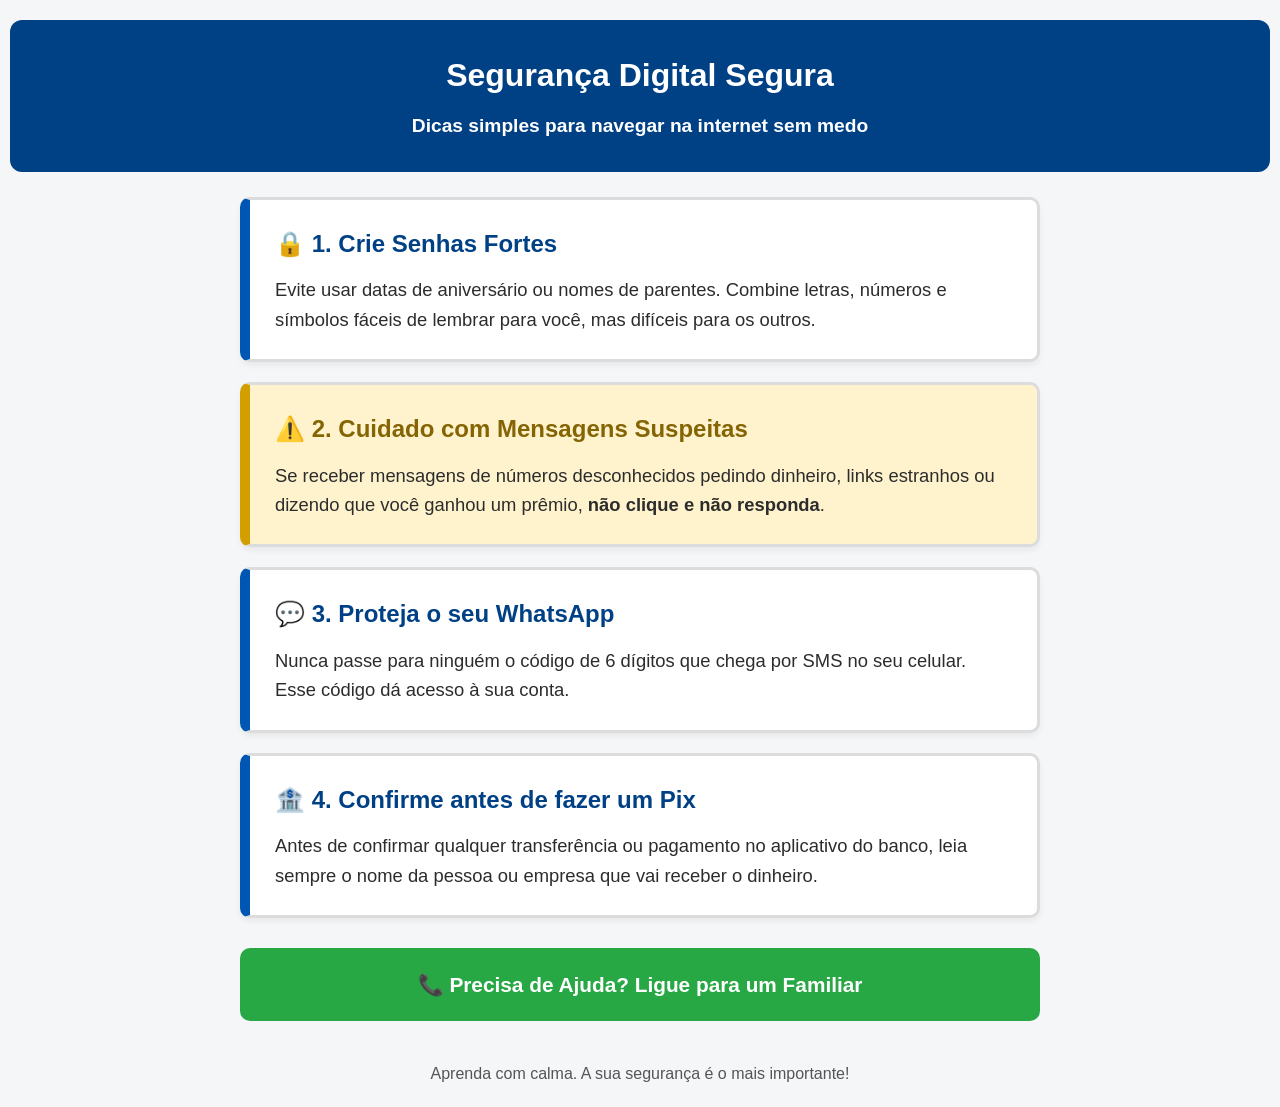
==== index.html @ 1b5611d3 "site" ====
<!DOCTYPE html>
<html lang="pt-BR">
<head>
  <meta charset="UTF-8">
  <meta name="viewport" content="width=device-width, initial-scale=1.0">
  <title>Guia de Segurança Digital - Terceira Idade</title>
  <link rel="stylesheet" href="style.css">
</head>
<body>

  <header>
    <h1>Segurança Digital Segura</h1>
    <p>Dicas simples para navegar na internet sem medo</p>
  </header>

  <main>

    <article class="card-dica">
      <h2>🔒 1. Crie Senhas Fortes</h2>
      <p>
        Evite usar datas de aniversário ou nomes de parentes. Combine letras, números e símbolos fáceis de lembrar para você, mas difíceis para os outros.
      </p>
    </article>

    <article class="card-dica alerta">
      <h2>⚠️ 2. Cuidado com Mensagens Suspeitas</h2>
      <p>
        Se receber mensagens de números desconhecidos pedindo dinheiro, links estranhos ou dizendo que você ganhou um prêmio, <strong>não clique e não responda</strong>.
      </p>
    </article>

    <article class="card-dica">
      <h2>💬 3. Proteja o seu WhatsApp</h2>
      <p>
        Nunca passe para ninguém o código de 6 dígitos que chega por SMS no seu celular. Esse código dá acesso à sua conta.
      </p>
    </article>

    <article class="card-dica">
      <h2>🏦 4. Confirme antes de fazer um Pix</h2>
      <p>
        Antes de confirmar qualquer transferência ou pagamento no aplicativo do banco, leia sempre o nome da pessoa ou empresa que vai receber o dinheiro.
      </p>
    </article>

    <a href="#" class="btn-ajuda" role="button">
      📞 Precisa de Ajuda? Ligue para um Familiar
    </a>

  </main>

  <footer>
    <p>Aprenda com calma. A sua segurança é o mais importante!</p>
  </footer>

</body>
</html>
---- style.css ----
* {
      box-sizing: border-box;
      margin: 0;
      padding: 0;
    }

body {
      font-family: Arial, Helvetica, sans-serif;
      font-size: 20px; /* Fonte base maior para facilitar a leitura */
      line-height: 1.6;
      background-color: #f4f6f8;
      color: #1a1a1a; /* Alto contraste: texto bem escuro no fundo claro */
      padding: 20px 10px;
    }

    /* CABEÇALHO */
header {
      background-color: #004085; /* Azul escuro com alto contraste */
      color: #ffffff;
      text-align: center;
      padding: 30px 20px;
      border-radius: 12px;
      margin-bottom: 25px;
    }

header h1 {
      font-size: 2rem;
      margin-bottom: 10px;
    }

header p {
      font-size: 1.2rem;
      font-weight: bold;
    }

    /* CONTAINER PRINCIPAL */
main {
      max-width: 800px;
      margin: 0 auto;
    }

    /* CARTÕES DE DICAS (CARDS) */
.card-dica {
      background-color: #ffffff;
      border: 3px solid #dcdcdc; /* Borda visível para delimitar bem o espaço */
      border-left: 10px solid #0056b3; /* Destaque colorido na esquerda */
      border-radius: 10px;
      padding: 25px;
      margin-bottom: 20px;
      box-shadow: 0 4px 6px rgba(0,0,0,0.05);
    }

.card-dica h2 {
      color: #004085;
      font-size: 1.5rem;
      margin-bottom: 12px;
      display: flex;
      align-items: center;
      gap: 10px;
    }

.card-dica p {
      font-size: 1.15rem;
      color: #2c2c2c;
    }

    /* ALERTA EM DESTAQUE */
.alerta {
      background-color: #fff3cd;
      border-left-color: #d39e00;
    }

.alerta h2 {
      color: #856404;
    }

    /* BOTÃO DE AJUDA / AÇÃO */
.btn-ajuda {
      display: block;
      width: 100%;
      background-color: #28a745; /* Verde legível e amigável */
      color: #ffffff;
      font-size: 1.3rem;
      font-weight: bold;
      text-align: center;
      text-decoration: none;
      padding: 20px;
      border-radius: 10px;
      margin-top: 30px;
      border: none;
      cursor: pointer;
    }

.btn-ajuda:hover, .btn-ajuda:focus {
      background-color: #218838;
      outline: 4px solid #ffc107; /* Foco bem visível para navegação por teclado */
    }

    /* RODAPÉ */
footer {
      text-align: center;
      margin-top: 40px;
      font-size: 1rem;
      color: #555555;
    }
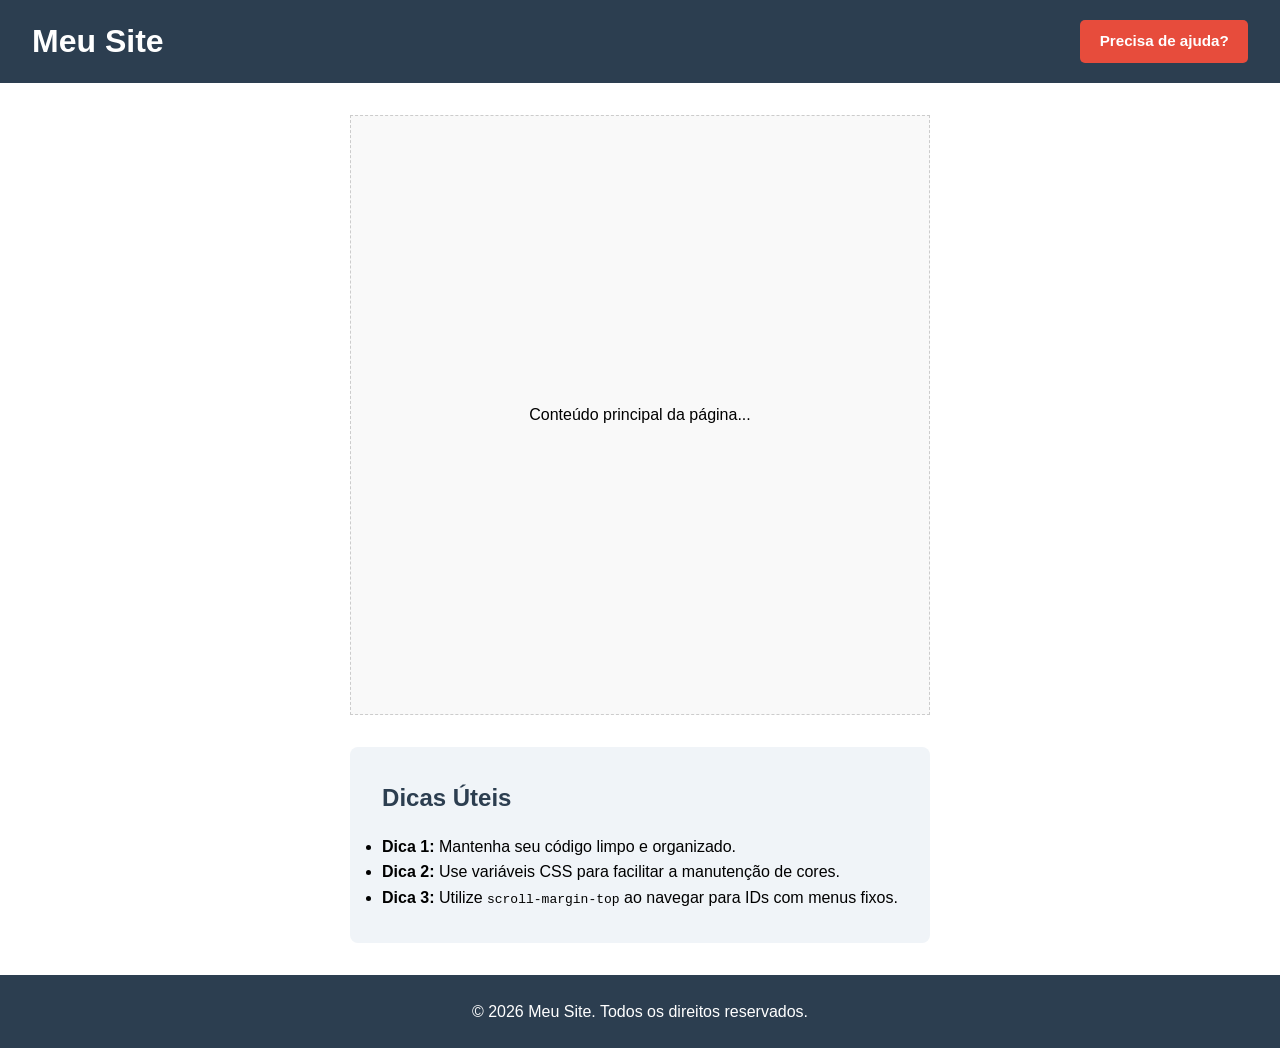
==== commit a7ee1d83: "asd" ====
--- a/index.html
+++ b/index.html
@@ -3,55 +3,48 @@
 <head>
   <meta charset="UTF-8">
   <meta name="viewport" content="width=device-width, initial-scale=1.0">
-  <title>Guia de Segurança Digital - Terceira Idade</title>
+  <title>Exemplo de Layout</title>
   <link rel="stylesheet" href="style.css">
 </head>
 <body>
 
   <header>
-    <h1>Segurança Digital Segura</h1>
-    <p>Dicas simples para navegar na internet sem medo</p>
+    <h1>Meu Site</h1>
+    <a href="#dicas" class="btn-ajuda">Precisa de ajuda?</a>
   </header>
 
   <main>
+    <section class="espacamento">
+      <p>Conteúdo principal da página...</p>
+    </section>
 
-    <article class="card-dica">
-      <h2>🔒 1. Crie Senhas Fortes</h2>
-      <p>
-        Evite usar datas de aniversário ou nomes de parentes. Combine letras, números e símbolos fáceis de lembrar para você, mas difíceis para os outros.
-      </p>
-    </article>
-
-    <article class="card-dica alerta">
-      <h2>⚠️ 2. Cuidado com Mensagens Suspeitas</h2>
-      <p>
-        Se receber mensagens de números desconhecidos pedindo dinheiro, links estranhos ou dizendo que você ganhou um prêmio, <strong>não clique e não responda</strong>.
-      </p>
-    </article>
-
-    <article class="card-dica">
-      <h2>💬 3. Proteja o seu WhatsApp</h2>
-      <p>
-        Nunca passe para ninguém o código de 6 dígitos que chega por SMS no seu celular. Esse código dá acesso à sua conta.
-      </p>
-    </article>
-
-    <article class="card-dica">
-      <h2>🏦 4. Confirme antes de fazer um Pix</h2>
-      <p>
-        Antes de confirmar qualquer transferência ou pagamento no aplicativo do banco, leia sempre o nome da pessoa ou empresa que vai receber o dinheiro.
-      </p>
-    </article>
-
-    <a href="#" class="btn-ajuda" role="button">
-      📞 Precisa de Ajuda? Ligue para um Familiar
-    </a>
-
+    <section id="dicas">
+      <h2>Dicas Úteis</h2>
+      <ul>
+        <li><strong>Dica 1:</strong> Mantenha seu código limpo e organizado.</li>
+        <li><strong>Dica 2:</strong> Use variáveis CSS para facilitar a manutenção de cores.</li>
+        <li><strong>Dica 3:</strong> Utilize <code>scroll-margin-top</code> ao navegar para IDs com menus fixos.</li>
+      </ul>
+    </section>
   </main>
 
   <footer>
-    <p>Aprenda com calma. A sua segurança é o mais importante!</p>
+    <p>&copy; 2026 Meu Site. Todos os direitos reservados.</p>
   </footer>
+
+  <script>
+    document.querySelector('.btn-ajuda').addEventListener('click', function(e) {
+      e.preventDefault();
+      const targetId = this.getAttribute('href');
+      const targetElement = document.querySelector(targetId);
+      
+      if (targetElement) {
+        targetElement.scrollIntoView({
+          behavior: 'smooth'
+        });
+      }
+    });
+  </script>
 
 </body>
 </html>
--- a/style.css
+++ b/style.css
@@ -1,105 +1,92 @@
- * {
+/* Estilos Gerais */
+    * {
       box-sizing: border-box;
       margin: 0;
       padding: 0;
     }
 
-body {
-      font-family: Arial, Helvetica, sans-serif;
-      font-size: 20px; /* Fonte base maior para facilitar a leitura */
+    body {
+      font-family: Arial, sans-serif;
       line-height: 1.6;
-      background-color: #f4f6f8;
-      color: #1a1a1a; /* Alto contraste: texto bem escuro no fundo claro */
-      padding: 20px 10px;
+      display: flex;
+      flex-direction: column;
+      min-height: 100vh;
     }
 
-    /* CABEÇALHO */
-header {
-      background-color: #004085; /* Azul escuro com alto contraste */
-      color: #ffffff;
-      text-align: center;
-      padding: 30px 20px;
-      border-radius: 12px;
-      margin-bottom: 25px;
+    /* Variavel para manter a cor padrao do Header e Footer */
+    :root {
+      --header-footer-bg: #2c3e50;
+      --header-footer-text: #ffffff;
     }
 
-header h1 {
-      font-size: 2rem;
-      margin-bottom: 10px;
+    /* Cabeçalho */
+    header {
+      background-color: var(--header-footer-bg);
+      color: var(--header-footer-text);
+      padding: 1rem 2rem;
+      display: flex;
+      justify-content: space-between;
+      align-items: center;
+      position: sticky;
+      top: 0;
+      z-index: 1000;
     }
 
-header p {
-      font-size: 1.2rem;
+    /* Botão de Ajuda no Topo */
+    .btn-ajuda {
+      background-color: #e74c3c;
+      color: white;
+      border: none;
+      padding: 0.6rem 1.2rem;
+      font-size: 0.95rem;
       font-weight: bold;
+      border-radius: 5px;
+      cursor: pointer;
+      text-decoration: none;
+      transition: background-color 0.3s ease;
     }
 
-    /* CONTAINER PRINCIPAL */
-main {
+    .btn-ajuda:hover {
+      background-color: #c0392b;
+    }
+
+    /* Conteúdo Principal */
+    main {
+      flex: 1;
+      padding: 2rem;
       max-width: 800px;
       margin: 0 auto;
     }
 
-    /* CARTÕES DE DICAS (CARDS) */
-.card-dica {
-      background-color: #ffffff;
-      border: 3px solid #dcdcdc; /* Borda visível para delimitar bem o espaço */
-      border-left: 10px solid #0056b3; /* Destaque colorido na esquerda */
-      border-radius: 10px;
-      padding: 25px;
-      margin-bottom: 20px;
-      box-shadow: 0 4px 6px rgba(0,0,0,0.05);
+    .espacamento {
+      height: 600px;
+      background-color: #f9f9f9;
+      margin-bottom: 2rem;
+      display: flex;
+      align-items: center;
+      justify-content: center;
+      border: 1px dashed #ccc;
     }
 
-.card-dica h2 {
-      color: #004085;
-      font-size: 1.5rem;
-      margin-bottom: 12px;
-      display: flex;
-      align-items: center;
-      gap: 10px;
+    /* Seção de Dicas */
+    #dicas {
+      padding: 2rem;
+      background-color: #f0f4f8;
+      border-radius: 8px;
+      margin-top: 2rem;
+      scroll-margin-top: 80px; /* Evita que o topo corte o titulo por causa do header fixo */
     }
 
-.card-dica p {
-      font-size: 1.15rem;
-      color: #2c2c2c;
+    #dicas h2 {
+      margin-bottom: 1rem;
+      color: #2c3e50;
     }
 
-    /* ALERTA EM DESTAQUE */
-.alerta {
-      background-color: #fff3cd;
-      border-left-color: #d39e00;
-    }
-
-.alerta h2 {
-      color: #856404;
-    }
-
-    /* BOTÃO DE AJUDA / AÇÃO */
-.btn-ajuda {
-      display: block;
-      width: 100%;
-      background-color: #28a745; /* Verde legível e amigável */
-      color: #ffffff;
-      font-size: 1.3rem;
-      font-weight: bold;
+    /* Rodapé */
+    footer {
+      background-color: var(--header-footer-bg);
+      color: var(--header-footer-text);
       text-align: center;
-      text-decoration: none;
-      padding: 20px;
-      border-radius: 10px;
-      margin-top: 30px;
-      border: none;
-      cursor: pointer;
-    }
-
-.btn-ajuda:hover, .btn-ajuda:focus {
-      background-color: #218838;
-      outline: 4px solid #ffc107; /* Foco bem visível para navegação por teclado */
-    }
-
-    /* RODAPÉ */
-footer {
-      text-align: center;
-      margin-top: 40px;
-      font-size: 1rem;
-      color: #555555;
+      padding: 1.5rem;
+      margin-top: auto;
     }
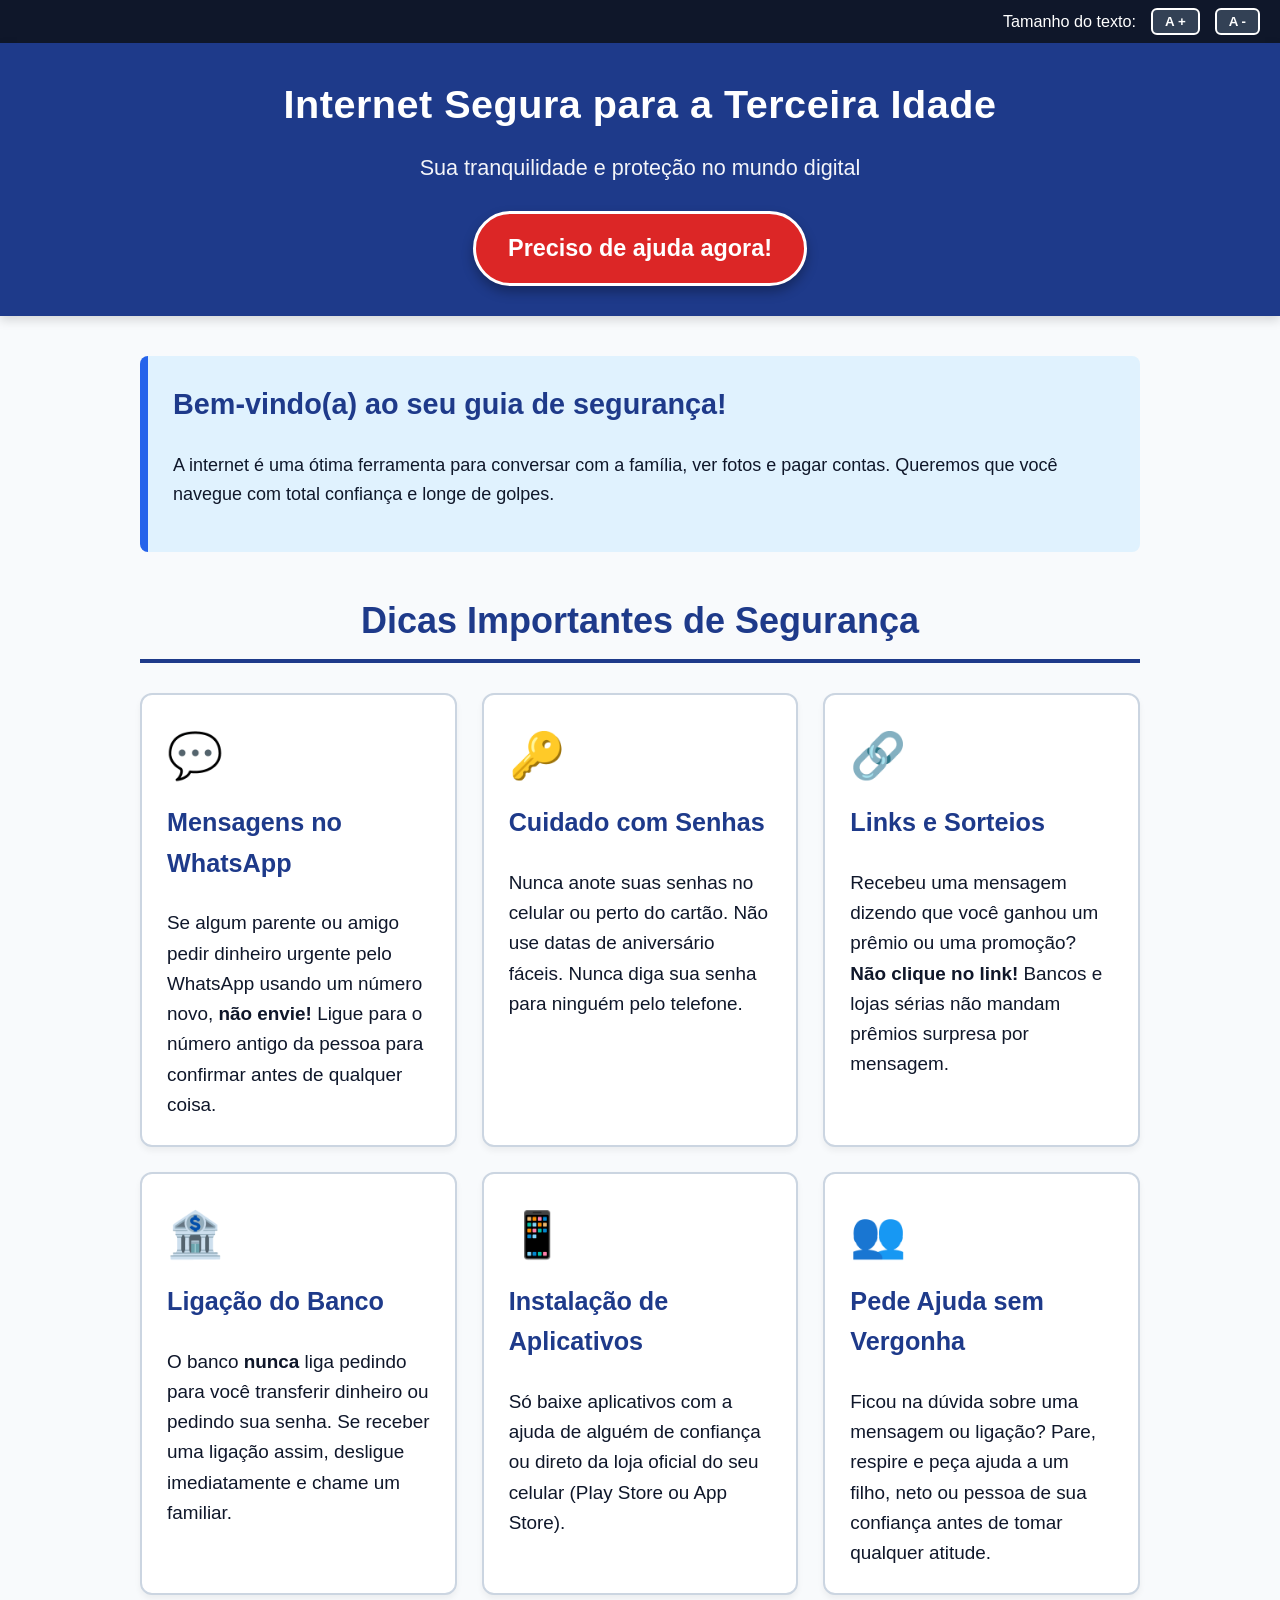
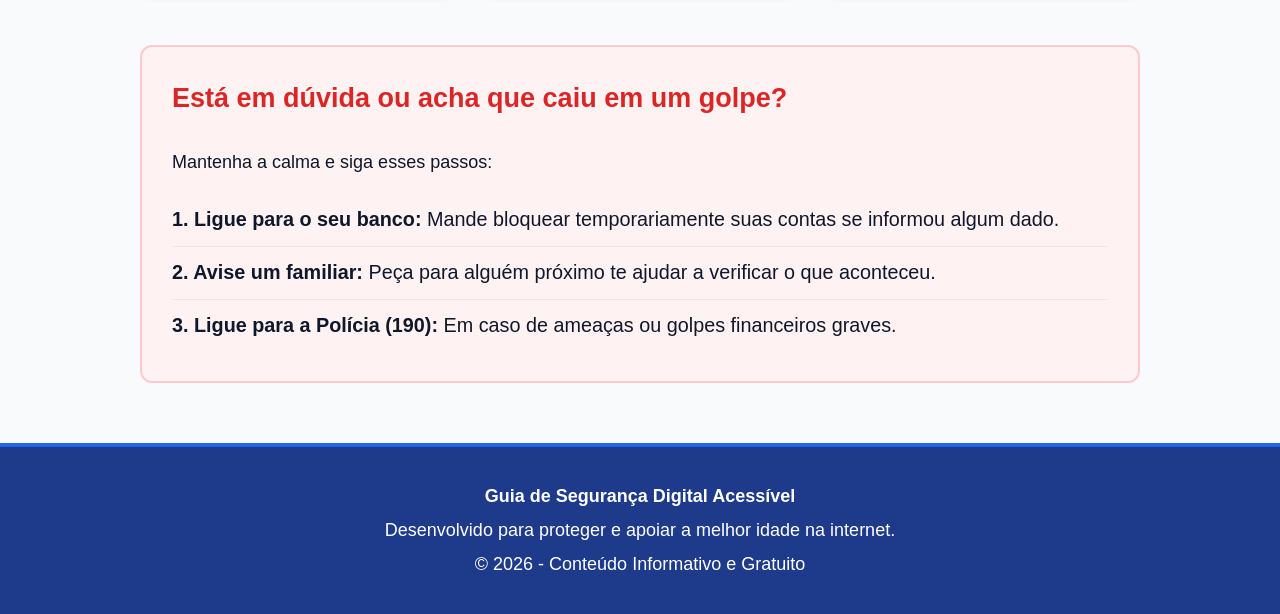
==== commit e0cffa89: "save" ====
--- a/index.html
+++ b/index.html
@@ -1,50 +1,137 @@
 <!DOCTYPE html>
 <html lang="pt-BR">
 <head>
-  <meta charset="UTF-8">
-  <meta name="viewport" content="width=device-width, initial-scale=1.0">
-  <title>Exemplo de Layout</title>
-  <link rel="stylesheet" href="style.css">
+    <meta charset="UTF-8">
+    <meta name="viewport" content="width=device-width, initial-scale=1.0">
+    <title>Segurança Digital Simples - Guia para a Terceira Idade</title>
+    <link rel="stylesheet" href="style.css">
 </head>
 <body>
 
-  <header>
-    <h1>Meu Site</h1>
-    <a href="#dicas" class="btn-ajuda">Precisa de ajuda?</a>
-  </header>
+    <!-- BARRA DE ACESSIBILIDADE DE FONTE -->
+    <div class="barra-acessibilidade">
+        <span>Tamanho do texto:</span>
+        <button class="btn-fonte" onclick="mudarTamanhoFonte(1)" aria-label="Aumentar tamanho do texto">A +</button>
+        <button class="btn-fonte" onclick="mudarTamanhoFonte(-1)" aria-label="Diminuir tamanho do texto">A -</button>
+    </div>
 
-  <main>
-    <section class="espacamento">
-      <p>Conteúdo principal da página...</p>
-    </section>
+    <!-- CABEÇALHO DA PÁGINA (HEADER) -->
+    <header>
+        <div class="header-conteudo">
+            <h1>Internet Segura para a Terceira Idade</h1>
+            <p>Sua tranquilidade e proteção no mundo digital</p>
+            
+            <!-- Botão Redro que direciona para a seção de Dicas -->
+            <a href="#dicas-seguranca" class="btn-ajuda" role="button">
+                Preciso de ajuda agora!
+            </a>
+        </div>
+    </header>
 
-    <section id="dicas">
-      <h2>Dicas Úteis</h2>
-      <ul>
-        <li><strong>Dica 1:</strong> Mantenha seu código limpo e organizado.</li>
-        <li><strong>Dica 2:</strong> Use variáveis CSS para facilitar a manutenção de cores.</li>
-        <li><strong>Dica 3:</strong> Utilize <code>scroll-margin-top</code> ao navegar para IDs com menus fixos.</li>
-      </ul>
-    </section>
-  </main>
+    <!-- CONTEÚDO PRINCIPAL -->
+    <main>
+        
+        <!-- MENSAGEM DE BOAS-VINDAS -->
+        <section class="introducao">
+            <h2>Bem-vindo(a) ao seu guia de segurança!</h2>
+            <p>A internet é uma ótima ferramenta para conversar com a família, ver fotos e pagar contas. Queremos que você navegue com total confiança e longe de golpes.</p>
+        </section>
 
-  <footer>
-    <p>&copy; 2026 Meu Site. Todos os direitos reservados.</p>
-  </footer>
+        <!-- SEÇÃO DE DICAS DE SEGURANÇA (ÂNCORA DO BOTÃO RED) -->
+        <section id="dicas-seguranca">
+            <h2 class="secao-titulo">Dicas Importantes de Segurança</h2>
 
-  <script>
-    document.querySelector('.btn-ajuda').addEventListener('click', function(e) {
-      e.preventDefault();
-      const targetId = this.getAttribute('href');
-      const targetElement = document.querySelector(targetId);
-      
-      if (targetElement) {
-        targetElement.scrollIntoView({
-          behavior: 'smooth'
-        });
-      }
-    });
-  </script>
+            <div class="grid-dicas">
+                
+                <!-- Dica 1 -->
+                <article class="card-dica">
+                    <div>
+                        <span class="icone-dica" aria-hidden="true">💬</span>
+                        <h3>Mensagens no WhatsApp</h3>
+                        <p>Se algum parente ou amigo pedir dinheiro urgente pelo WhatsApp usando um número novo, <strong>não envie!</strong> Ligue para o número antigo da pessoa para confirmar antes de qualquer coisa.</p>
+                    </div>
+                </article>
 
+                <!-- Dica 2 -->
+                <article class="card-dica">
+                    <div>
+                        <span class="icone-dica" aria-hidden="true">🔑</span>
+                        <h3>Cuidado com Senhas</h3>
+                        <p>Nunca anote suas senhas no celular ou perto do cartão. Não use datas de aniversário fáceis. Nunca diga sua senha para ninguém pelo telefone.</p>
+                    </div>
+                </article>
+
+                <!-- Dica 3 -->
+                <article class="card-dica">
+                    <div>
+                        <span class="icone-dica" aria-hidden="true">🔗</span>
+                        <h3>Links e Sorteios</h3>
+                        <p>Recebeu uma mensagem dizendo que você ganhou um prêmio ou uma promoção? <strong>Não clique no link!</strong> Bancos e lojas sérias não mandam prêmios surpresa por mensagem.</p>
+                    </div>
+                </article>
+
+                <!-- Dica 4 -->
+                <article class="card-dica">
+                    <div>
+                        <span class="icone-dica" aria-hidden="true">🏦</span>
+                        <h3>Ligação do Banco</h3>
+                        <p>O banco <strong>nunca</strong> liga pedindo para você transferir dinheiro ou pedindo sua senha. Se receber uma ligação assim, desligue imediatamente e chame um familiar.</p>
+                    </div>
+                </article>
+
+                <!-- Dica 5 -->
+                <article class="card-dica">
+                    <div>
+                        <span class="icone-dica" aria-hidden="true">📱</span>
+                        <h3>Instalação de Aplicativos</h3>
+                        <p>Só baixe aplicativos com a ajuda de alguém de confiança ou direto da loja oficial do seu celular (Play Store ou App Store).</p>
+                    </div>
+                </article>
+
+                <!-- Dica 6 -->
+                <article class="card-dica">
+                    <div>
+                        <span class="icone-dica" aria-hidden="true">👥</span>
+                        <h3>Pede Ajuda sem Vergonha</h3>
+                        <p>Ficou na dúvida sobre uma mensagem ou ligação? Pare, respire e peça ajuda a um filho, neto ou pessoa de sua confiança antes de tomar qualquer atitude.</p>
+                    </div>
+                </article>
+
+            </div>
+        </section>
+
+        <!-- SEÇÃO DE CONTATOS DE EMERGÊNCIA -->
+        <section class="secao-contatos">
+            <h3>Está em dúvida ou acha que caiu em um golpe?</h3>
+            <p>Mantenha a calma e siga esses passos:</p>
+            <ul class="lista-contatos">
+                <li><strong>1. Ligue para o seu banco:</strong> Mande bloquear temporariamente suas contas se informou algum dado.</li>
+                <li><strong>2. Avise um familiar:</strong> Peça para alguém próximo te ajudar a verificar o que aconteceu.</li>
+                <li><strong>3. Ligue para a Polícia (190):</strong> Em caso de ameaças ou golpes financeiros graves.</li>
+            </ul>
+        </section>
+
+    </main>
+
+    <!-- RODAPÉ (FOOTER - MESMA COR DO HEADER) -->
+    <footer>
+        <p><strong>Guia de Segurança Digital Acessível</strong></p>
+        <p>Desenvolvido para proteger e apoiar a melhor idade na internet.</p>
+        <p>© 2026 - Conteúdo Informativo e Gratuito</p>
+    </footer>
+
+    <!-- SCRIPT SIMPLES PARA O BOTÃO DE ACESSIBILIDADE DE FONTE -->
+    <script>
+        let tamanhoAtual = 18;
+
+        function mudarTamanhoFonte(delta) {
+            tamanhoAtual += delta * 2;
+            // Limites mínimo (14px) e máximo (26px)
+            if (tamanhoAtual < 14) tamanhoAtual = 14;
+            if (tamanhoAtual > 26) tamanhoAtual = 26;
+            
+            document.documentElement.style.fontSize = tamanhoAtual + 'px';
+        }
+    </script>
 </body>
 </html>
--- a/style.css
+++ b/style.css
@@ -1,92 +1,258 @@
-/* Estilos Gerais */
-    * {
-      box-sizing: border-box;
-      margin: 0;
-      padding: 0;
-    }
-
-    body {
-      font-family: Arial, sans-serif;
-      line-height: 1.6;
-      display: flex;
-      flex-direction: column;
-      min-height: 100vh;
-    }
-
-    /* Variavel para manter a cor padrao do Header e Footer */
-    :root {
-      --header-footer-bg: #2c3e50;
-      --header-footer-text: #ffffff;
-    }
-
-    /* Cabeçalho */
-    header {
-      background-color: var(--header-footer-bg);
-      color: var(--header-footer-text);
-      padding: 1rem 2rem;
-      display: flex;
-      justify-content: space-between;
-      align-items: center;
-      position: sticky;
-      top: 0;
-      z-index: 1000;
-    }
-
-    /* Botão de Ajuda no Topo */
-    .btn-ajuda {
-      background-color: #e74c3c;
-      color: white;
-      border: none;
-      padding: 0.6rem 1.2rem;
-      font-size: 0.95rem;
-      font-weight: bold;
-      border-radius: 5px;
-      cursor: pointer;
-      text-decoration: none;
-      transition: background-color 0.3s ease;
-    }
-
-    .btn-ajuda:hover {
-      background-color: #c0392b;
-    }
-
-    /* Conteúdo Principal */
-    main {
-      flex: 1;
-      padding: 2rem;
-      max-width: 800px;
-      margin: 0 auto;
-    }
-
-    .espacamento {
-      height: 600px;
-      background-color: #f9f9f9;
-      margin-bottom: 2rem;
-      display: flex;
-      align-items: center;
-      justify-content: center;
-      border: 1px dashed #ccc;
-    }
-
-    /* Seção de Dicas */
-    #dicas {
-      padding: 2rem;
-      background-color: #f0f4f8;
-      border-radius: 8px;
-      margin-top: 2rem;
-      scroll-margin-top: 80px; /* Evita que o topo corte o titulo por causa do header fixo */
-    }
-
-    #dicas h2 {
-      margin-bottom: 1rem;
-      color: #2c3e50;
-    }
-
-    /* Rodapé */
-    footer {
-      background-color: var(--header-footer-bg);
-      color: var(--header-footer-text);
-      text-align: center;
-      padding: 1.5rem;
-      margin-top: auto;
-    }+        /* ==========================================================================
+           1. CONFIGURAÇÕES GERAIS E ACESSIBILIDADE
+           ========================================================================== */
+        :root {
+            --cor-cabecalho: #1e3a8a; /* Azul escuro elegante e de alto contraste */
+            --cor-fundo: #f8fafc;
+            --cor-texto: #0f172a;
+            --cor-card: #ffffff;
+            --cor-borda: #cbd5e1;
+            --cor-ajuda: #dc2626; /* Vermelho destacado */
+            --cor-ajuda-hover: #b91c1c;
+            --cor-destaque: #2563eb;
+            --tamanho-fonte-base: 18px; /* Fonte maior para facilitar leitura */
+        }
+
+        html {
+            scroll-behavior: smooth; /* Rolagem suave ao clicar no botão */
+            font-size: var(--tamanho-fonte-base);
+        }
+
+        body {
+            font-family: 'Segoe UI', Tahoma, Geneva, Verdana, sans-serif;
+            margin: 0;
+            padding: 0;
+            background-color: var(--cor-fundo);
+            color: var(--cor-texto);
+            line-height: 1.6;
+        }
+
+        /* Botões de acessibilidade de fonte */
+        .barra-acessibilidade {
+            background-color: #0f172a;
+            color: #ffffff;
+            padding: 8px 20px;
+            display: flex;
+            justify-content: flex-end;
+            align-items: center;
+            gap: 15px;
+            font-size: 0.9rem;
+        }
+
+        .btn-fonte {
+            background-color: #334155;
+            color: white;
+            border: 2px solid white;
+            padding: 4px 12px;
+            border-radius: 6px;
+            cursor: pointer;
+            font-weight: bold;
+        }
+
+        .btn-fonte:hover, .btn-fonte:focus {
+            background-color: var(--cor-destaque);
+            outline: 3px solid #fde047;
+        }
+
+        /* ==========================================================================
+           2. HEADER (CABEÇALHO)
+           ========================================================================== */
+        header {
+            background-color: var(--cor-cabecalho);
+            color: #ffffff;
+            padding: 30px 20px;
+            text-align: center;
+            box-shadow: 0 4px 10px rgba(0, 0, 0, 0.15);
+        }
+
+        .header-conteudo {
+            max-width: 900px;
+            margin: 0 auto;
+            display: flex;
+            flex-direction: column;
+            align-items: center;
+            gap: 15px;
+        }
+
+        header h1 {
+            margin: 0;
+            font-size: 2.2rem;
+            letter-spacing: 0.5px;
+        }
+
+        header p {
+            margin: 0;
+            font-size: 1.2rem;
+            opacity: 0.95;
+        }
+
+        /* Botão Vermelho de Ajuda */
+        .btn-ajuda {
+            display: inline-block;
+            background-color: var(--cor-ajuda);
+            color: #ffffff;
+            text-decoration: none;
+            font-size: 1.3rem;
+            font-weight: bold;
+            padding: 16px 32px;
+            border-radius: 50px;
+            border: 3px solid #ffffff;
+            box-shadow: 0 6px 12px rgba(0, 0, 0, 0.3);
+            transition: all 0.2s ease-in-out;
+            cursor: pointer;
+            margin-top: 10px;
+        }
+
+        .btn-ajuda:hover, .btn-ajuda:focus {
+            background-color: var(--cor-ajuda-hover);
+            transform: scale(1.05);
+            outline: 4px solid #fde047;
+        }
+
+        /* ==========================================================================
+           3. CONTEÚDO PRINCIPAL (DICAS E NAVEGAÇÃO)
+           ========================================================================== */
+        main {
+            max-width: 1000px;
+            margin: 40px auto;
+            padding: 0 20px;
+        }
+
+        .introducao {
+            background-color: #e0f2fe;
+            border-left: 8px solid var(--cor-destaque);
+            padding: 25px;
+            border-radius: 8px;
+            margin-bottom: 40px;
+        }
+
+        .introducao h2 {
+            margin-top: 0;
+            color: var(--cor-cabecalho);
+            font-size: 1.6rem;
+        }
+
+        .secao-titulo {
+            text-align: center;
+            color: var(--cor-cabecalho);
+            font-size: 2rem;
+            margin-bottom: 30px;
+            border-bottom: 4px solid var(--cor-cabecalho);
+            padding-bottom: 10px;
+        }
+
+        /* Grid de Dicas */
+        .grid-dicas {
+            display: grid;
+            grid-template-columns: repeat(auto-fit, minmax(300px, 1fr));
+            gap: 25px;
+        }
+
+        .card-dica {
+            background-color: var(--cor-card);
+            border: 2px solid var(--cor-borda);
+            border-radius: 12px;
+            padding: 25px;
+            box-shadow: 0 4px 6px rgba(0, 0, 0, 0.05);
+            display: flex;
+            flex-direction: column;
+            justify-content: space-between;
+        }
+
+        .card-dica:focus-within, .card-dica:hover {
+            border-color: var(--cor-destaque);
+            box-shadow: 0 8px 15px rgba(37, 99, 235, 0.15);
+        }
+
+        .icone-dica {
+            font-size: 2.5rem;
+            margin-bottom: 10px;
+            display: block;
+        }
+
+        .card-dica h3 {
+            color: var(--cor-cabecalho);
+            margin-top: 0;
+            font-size: 1.4rem;
+        }
+
+        .card-dica p {
+            margin-bottom: 0;
+            font-size: 1.05rem;
+        }
+
+        /* Seção de Contatos Importantes */
+        .secao-contatos {
+            margin-top: 50px;
+            background-color: #fef2f2;
+            border: 2px solid #fecaca;
+            padding: 30px;
+            border-radius: 12px;
+        }
+
+        .secao-contatos h3 {
+            color: var(--cor-ajuda);
+            margin-top: 0;
+            font-size: 1.5rem;
+        }
+
+        .lista-contatos {
+            list-style: none;
+            padding: 0;
+            margin: 15px 0 0 0;
+        }
+
+        .lista-contatos li {
+            padding: 10px 0;
+            border-bottom: 1px solid #fee2e2;
+            font-size: 1.1rem;
+        }
+
+        .lista-contatos li:last-child {
+            border-bottom: none;
+        }
+
+        /* ==========================================================================
+           4. FOOTER (RODAPÉ)
+           ========================================================================== */
+        footer {
+            background-color: var(--cor-cabecalho); /* Mesma cor do Header */
+            color: #ffffff;
+            text-align: center;
+            padding: 30px 20px;
+            margin-top: 60px;
+            border-top: 4px solid var(--cor-destaque);
+        }
+
+        footer p {
+            margin: 5px 0;
+            font-size: 1rem;
+        }
+
+        footer a {
+            color: #ffffff;
+            text-decoration: underline;
+            font-weight: bold;
+        }
+
+        footer a:hover, footer a:focus {
+            color: #fde047;
+            outline: 2px solid #fde047;
+        }
+
+        /* RESPONSIVIDADE PARA CELULARES */
+        @media (max-width: 600px) {
+            header h1 {
+                font-size: 1.7rem;
+            }
+
+            .btn-ajuda {
+                width: 100%;
+                box-sizing: border-box;
+                font-size: 1.1rem;
+            }
+
+            .barra-acessibilidade {
+                justify-content: center;
+            }
+        }
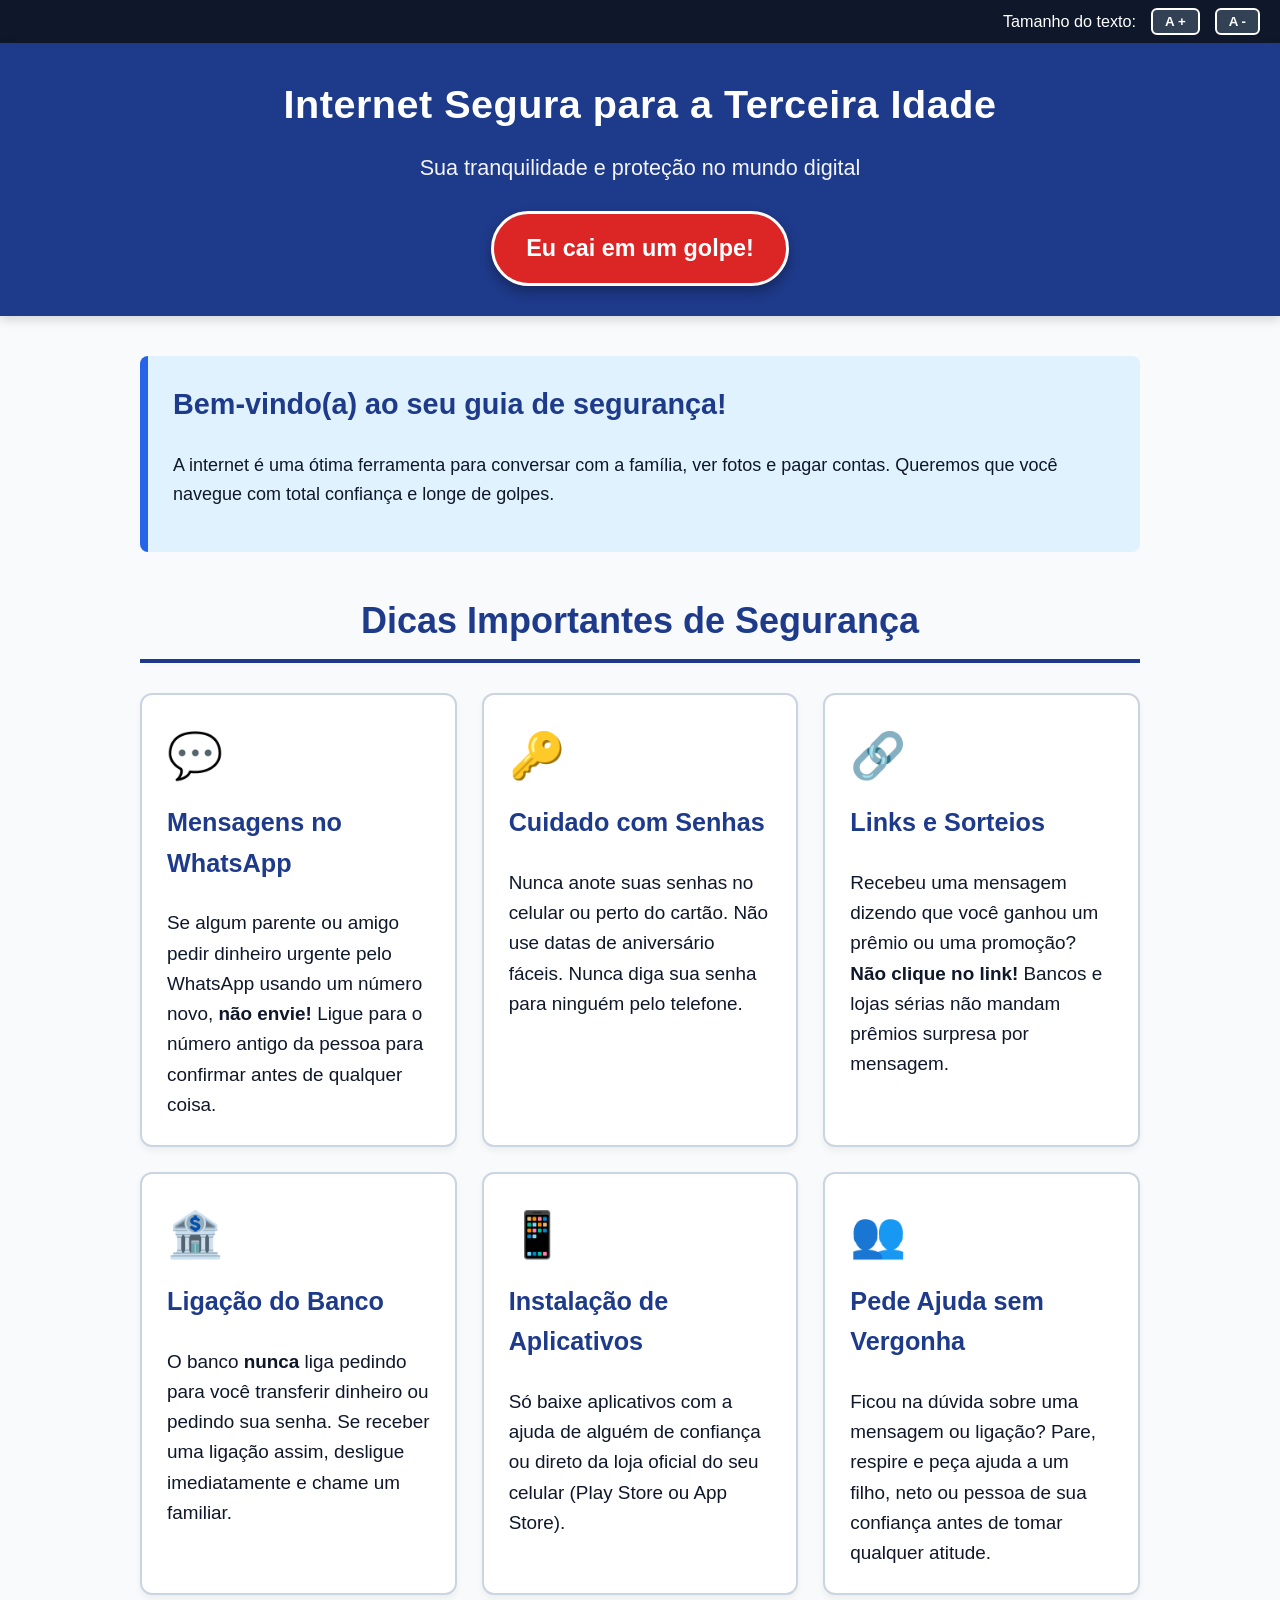
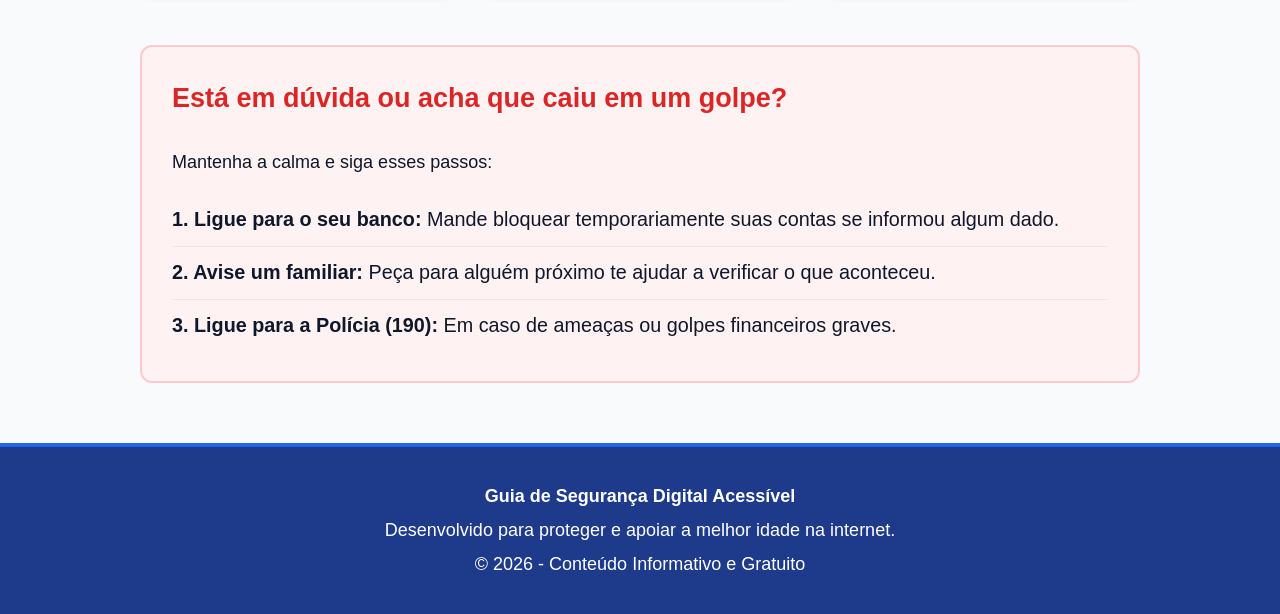
==== commit ab3d0828: "asd" ====
--- a/index.html
+++ b/index.html
@@ -23,7 +23,7 @@
             
             <!-- Botão Redro que direciona para a seção de Dicas -->
             <a href="#dicas-seguranca" class="btn-ajuda" role="button">
-                Preciso de ajuda agora!
+                Eu cai em um golpe!
             </a>
         </div>
     </header>
--- a/style.css
+++ b/style.css
@@ -1,34 +1,34 @@
-        /* ==========================================================================
-           1. CONFIGURAÇÕES GERAIS E ACESSIBILIDADE
-           ========================================================================== */
-        :root {
-            --cor-cabecalho: #1e3a8a; /* Azul escuro elegante e de alto contraste */
-            --cor-fundo: #f8fafc;
-            --cor-texto: #0f172a;
-            --cor-card: #ffffff;
-            --cor-borda: #cbd5e1;
-            --cor-ajuda: #dc2626; /* Vermelho destacado */
-            --cor-ajuda-hover: #b91c1c;
-            --cor-destaque: #2563eb;
-            --tamanho-fonte-base: 18px; /* Fonte maior para facilitar leitura */
-        }
-
-        html {
-            scroll-behavior: smooth; /* Rolagem suave ao clicar no botão */
-            font-size: var(--tamanho-fonte-base);
-        }
-
-        body {
+/* ==========================================================================
+ 1. CONFIGURAÇÕES GERAIS E ACESSIBILIDADE
+========================================================================== */
+:root {
+  --cor-cabecalho: #1e3a8a; /* Azul escuro elegante e de alto contraste */
+  --cor-fundo: #f8fafc;
+  --cor-texto: #0f172a;
+  --cor-card: #ffffff;
+  --cor-borda: #cbd5e1;
+  --cor-ajuda: #dc2626; /* Vermelho destacado */
+  --cor-ajuda-hover: #b91c1c;
+  --cor-destaque: #2563eb;
+  --tamanho-fonte-base: 18px; /* Fonte maior para facilitar leitura */
+}
+
+html {
+  scroll-behavior: smooth; /* Rolagem suave ao clicar no botão */
+  font-size: var(--tamanho-fonte-base);
+}
+
+body {
             font-family: 'Segoe UI', Tahoma, Geneva, Verdana, sans-serif;
             margin: 0;
             padding: 0;
             background-color: var(--cor-fundo);
             color: var(--cor-texto);
             line-height: 1.6;
-        }
+}
 
         /* Botões de acessibilidade de fonte */
-        .barra-acessibilidade {
+.barra-acessibilidade {
             background-color: #0f172a;
             color: #ffffff;
             padding: 8px 20px;
@@ -37,9 +37,9 @@
             align-items: center;
             gap: 15px;
             font-size: 0.9rem;
-        }
-
-        .btn-fonte {
+}
+
+.btn-fonte {
             background-color: #334155;
             color: white;
             border: 2px solid white;
@@ -47,47 +47,47 @@
             border-radius: 6px;
             cursor: pointer;
             font-weight: bold;
-        }
-
-        .btn-fonte:hover, .btn-fonte:focus {
+}
+
+.btn-fonte:hover, .btn-fonte:focus {
             background-color: var(--cor-destaque);
             outline: 3px solid #fde047;
-        }
+}
 
         /* ==========================================================================
            2. HEADER (CABEÇALHO)
            ========================================================================== */
-        header {
+header {
             background-color: var(--cor-cabecalho);
             color: #ffffff;
             padding: 30px 20px;
             text-align: center;
             box-shadow: 0 4px 10px rgba(0, 0, 0, 0.15);
-        }
-
-        .header-conteudo {
+}
+
+.header-conteudo {
             max-width: 900px;
             margin: 0 auto;
             display: flex;
             flex-direction: column;
             align-items: center;
             gap: 15px;
-        }
-
-        header h1 {
+}
+
+header h1 {
             margin: 0;
             font-size: 2.2rem;
             letter-spacing: 0.5px;
-        }
-
-        header p {
+}
+
+header p {
             margin: 0;
             font-size: 1.2rem;
             opacity: 0.95;
-        }
+}
 
         /* Botão Vermelho de Ajuda */
-        .btn-ajuda {
+.btn-ajuda {
             display: inline-block;
             background-color: var(--cor-ajuda);
             color: #ffffff;
@@ -101,54 +101,54 @@
             transition: all 0.2s ease-in-out;
             cursor: pointer;
             margin-top: 10px;
-        }
-
-        .btn-ajuda:hover, .btn-ajuda:focus {
+}
+
+.btn-ajuda:hover, .btn-ajuda:focus {
             background-color: var(--cor-ajuda-hover);
             transform: scale(1.05);
             outline: 4px solid #fde047;
-        }
+}
 
         /* ==========================================================================
            3. CONTEÚDO PRINCIPAL (DICAS E NAVEGAÇÃO)
            ========================================================================== */
-        main {
+main {
             max-width: 1000px;
             margin: 40px auto;
             padding: 0 20px;
-        }
-
-        .introducao {
+}
+
+.introducao {
             background-color: #e0f2fe;
             border-left: 8px solid var(--cor-destaque);
             padding: 25px;
             border-radius: 8px;
             margin-bottom: 40px;
-        }
-
-        .introducao h2 {
+}
+
+.introducao h2 {
             margin-top: 0;
             color: var(--cor-cabecalho);
             font-size: 1.6rem;
-        }
-
-        .secao-titulo {
+}
+
+.secao-titulo {
             text-align: center;
             color: var(--cor-cabecalho);
             font-size: 2rem;
             margin-bottom: 30px;
             border-bottom: 4px solid var(--cor-cabecalho);
             padding-bottom: 10px;
-        }
+}
 
         /* Grid de Dicas */
-        .grid-dicas {
+.grid-dicas {
             display: grid;
             grid-template-columns: repeat(auto-fit, minmax(300px, 1fr));
             gap: 25px;
-        }
-
-        .card-dica {
+}
+
+.card-dica {
             background-color: var(--cor-card);
             border: 2px solid var(--cor-borda);
             border-radius: 12px;
@@ -157,91 +157,91 @@
             display: flex;
             flex-direction: column;
             justify-content: space-between;
-        }
-
-        .card-dica:focus-within, .card-dica:hover {
+}
+
+.card-dica:focus-within, .card-dica:hover {
             border-color: var(--cor-destaque);
             box-shadow: 0 8px 15px rgba(37, 99, 235, 0.15);
-        }
-
-        .icone-dica {
+}
+
+.icone-dica {
             font-size: 2.5rem;
             margin-bottom: 10px;
             display: block;
-        }
-
-        .card-dica h3 {
+}
+
+.card-dica h3 {
             color: var(--cor-cabecalho);
             margin-top: 0;
             font-size: 1.4rem;
-        }
-
-        .card-dica p {
+}
+
+.card-dica p {
             margin-bottom: 0;
             font-size: 1.05rem;
-        }
+}
 
         /* Seção de Contatos Importantes */
-        .secao-contatos {
+.secao-contatos {
             margin-top: 50px;
             background-color: #fef2f2;
             border: 2px solid #fecaca;
             padding: 30px;
             border-radius: 12px;
-        }
-
-        .secao-contatos h3 {
+}
+
+.secao-contatos h3 {
             color: var(--cor-ajuda);
             margin-top: 0;
             font-size: 1.5rem;
-        }
-
-        .lista-contatos {
+}
+
+.lista-contatos {
             list-style: none;
             padding: 0;
             margin: 15px 0 0 0;
-        }
-
-        .lista-contatos li {
+}
+
+.lista-contatos li {
             padding: 10px 0;
             border-bottom: 1px solid #fee2e2;
             font-size: 1.1rem;
-        }
-
-        .lista-contatos li:last-child {
+}
+
+.lista-contatos li:last-child {
             border-bottom: none;
-        }
+}
 
         /* ==========================================================================
            4. FOOTER (RODAPÉ)
            ========================================================================== */
-        footer {
+footer {
             background-color: var(--cor-cabecalho); /* Mesma cor do Header */
             color: #ffffff;
             text-align: center;
             padding: 30px 20px;
             margin-top: 60px;
             border-top: 4px solid var(--cor-destaque);
-        }
-
-        footer p {
+}
+
+footer p {
             margin: 5px 0;
             font-size: 1rem;
-        }
-
-        footer a {
+}
+
+footer a {
             color: #ffffff;
             text-decoration: underline;
             font-weight: bold;
-        }
-
-        footer a:hover, footer a:focus {
+}
+
+footer a:hover, footer a:focus {
             color: #fde047;
             outline: 2px solid #fde047;
-        }
-
-        /* RESPONSIVIDADE PARA CELULARES */
-        @media (max-width: 600px) {
+}
+
+/* RESPONSIVIDADE PARA CELULARES */
+@media (max-width: 600px) {
             header h1 {
                 font-size: 1.7rem;
             }
@@ -255,4 +255,4 @@
             .barra-acessibilidade {
                 justify-content: center;
             }
-        }+}
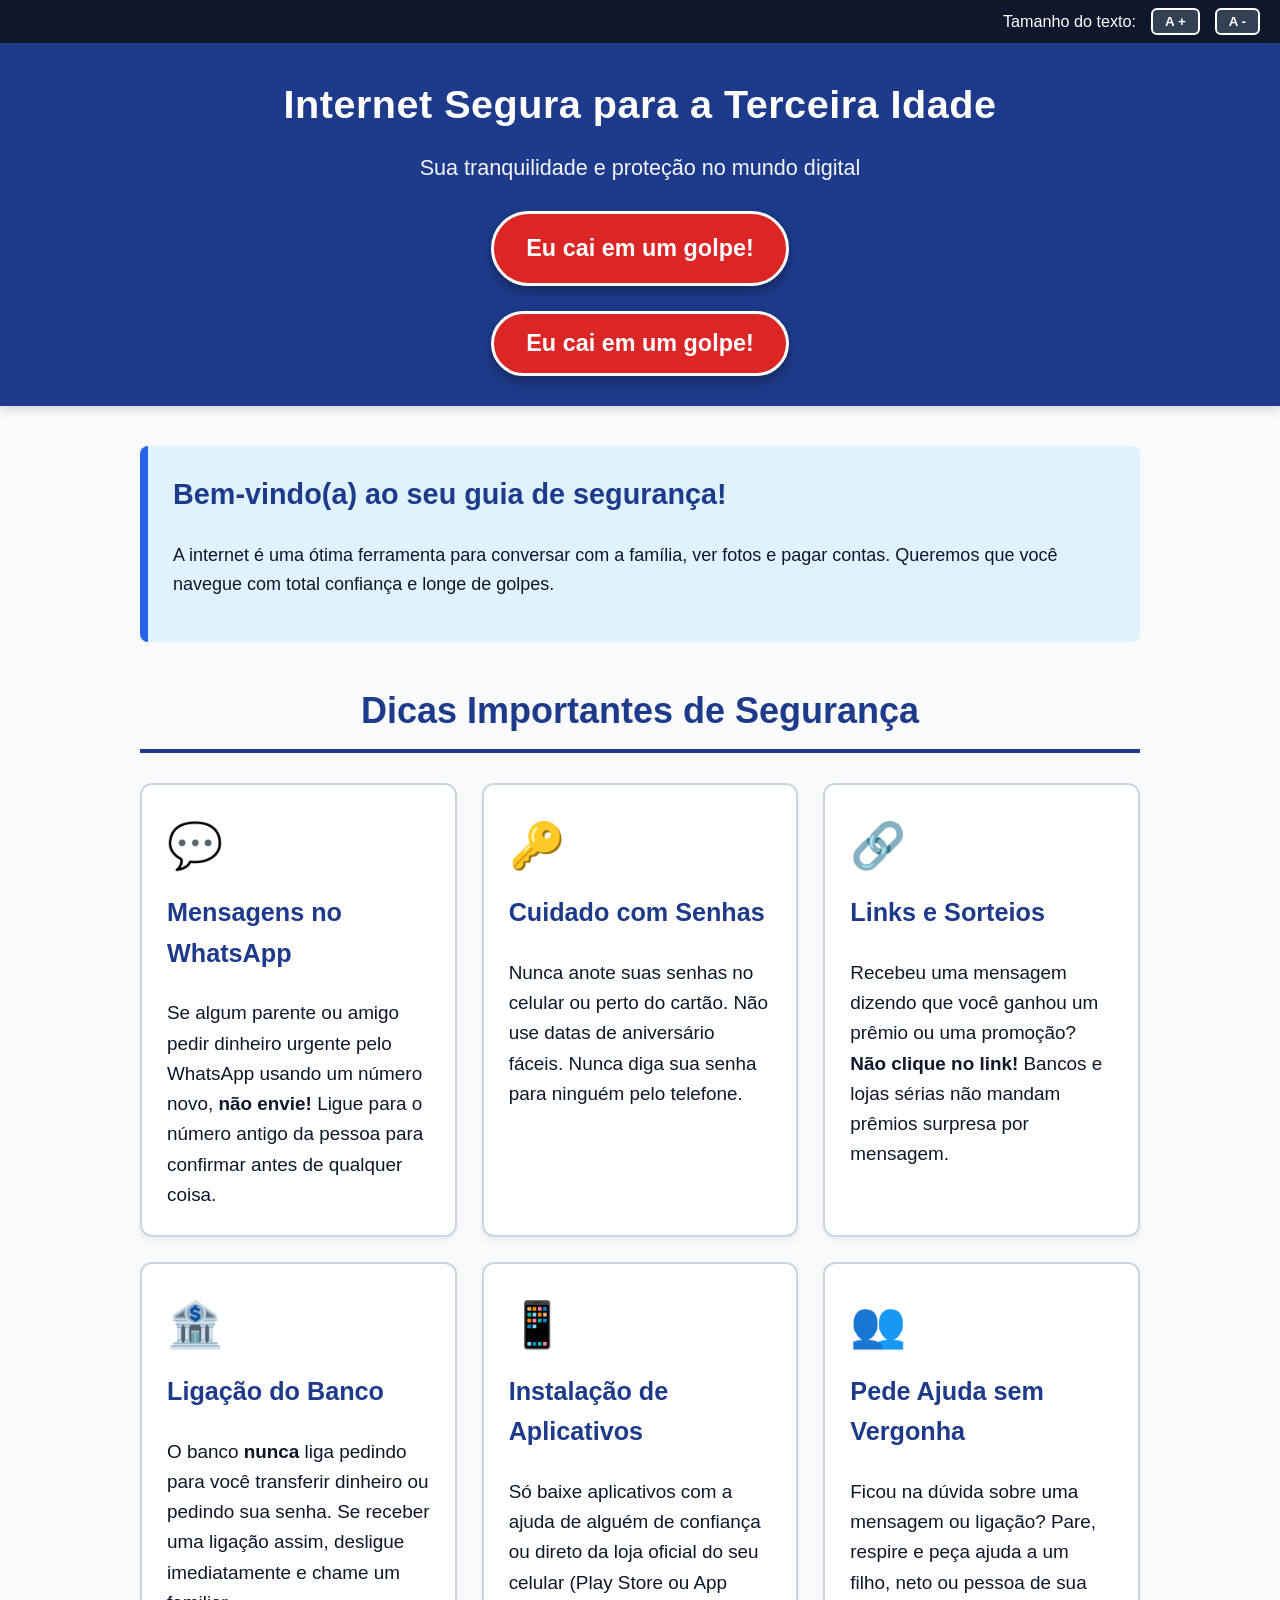
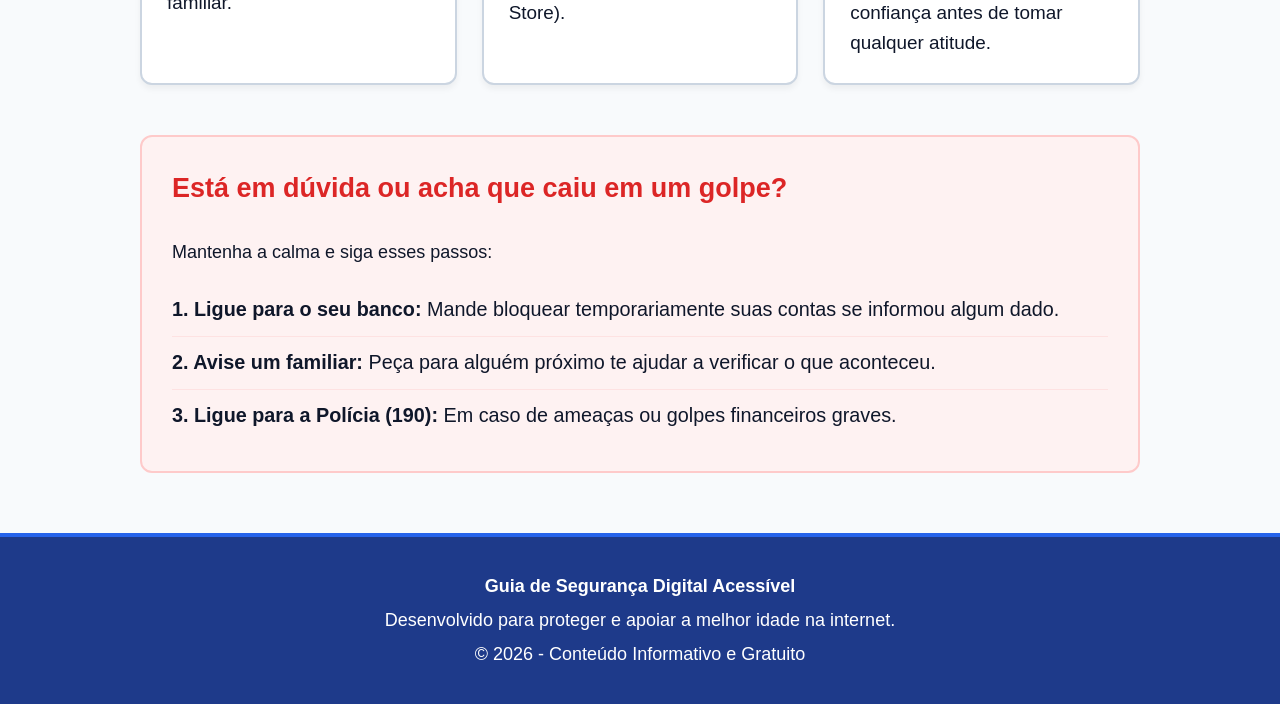
==== commit 3b5e4307: "asd" ====
--- a/index.html
+++ b/index.html
@@ -25,6 +25,7 @@
             <a href="#dicas-seguranca" class="btn-ajuda" role="button">
                 Eu cai em um golpe!
             </a>
+            <button class="btn_ajuda"> Eu cai em um golpe!</button>
         </div>
     </header>
 
@@ -133,5 +134,8 @@
             document.documentElement.style.fontSize = tamanhoAtual + 'px';
         }
     </script>
+
+    <script src="script.js"></script>
+
 </body>
 </html>
--- a/style.css
+++ b/style.css
@@ -103,6 +103,22 @@
             margin-top: 10px;
 }
 
+.btn_ajuda {
+        display: inline-block;
+            background-color: var(--cor-ajuda);
+            color: #ffffff;
+            text-decoration: none;
+            font-size: 1.3rem;
+            font-weight: bold;
+            padding: 16px 32px;
+            border-radius: 50px;
+            border: 3px solid #ffffff;
+            box-shadow: 0 6px 12px rgba(0, 0, 0, 0.3);
+            transition: all 0.2s ease-in-out;
+            cursor: pointer;
+            margin-top: 10px;
+}
+
 .btn-ajuda:hover, .btn-ajuda:focus {
             background-color: var(--cor-ajuda-hover);
             transform: scale(1.05);
